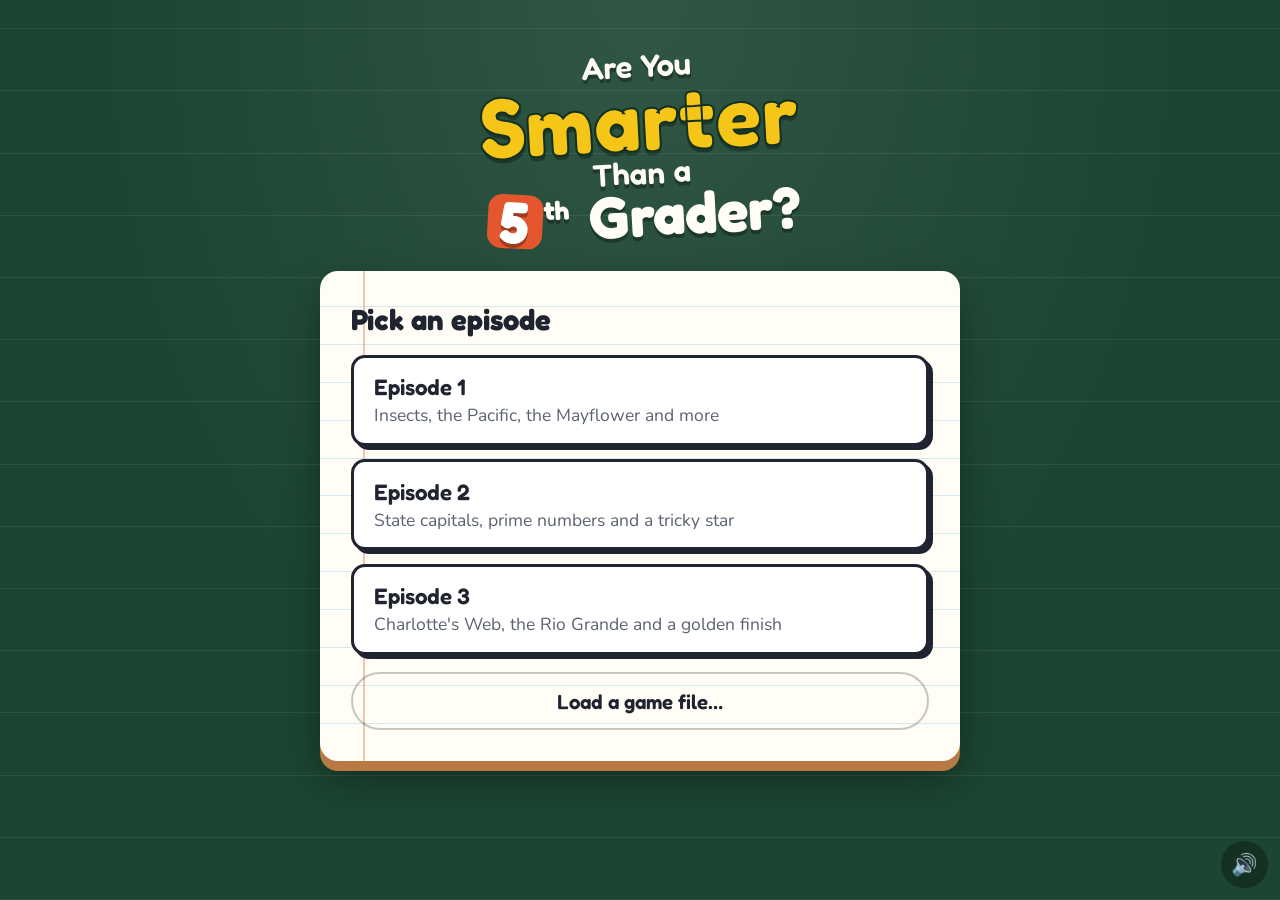
==== index.html @ 1feb0093 "Are You Smarter Than a 5th Grader? party game Group play with everyone answering at once, peek/copy/" ====
<!doctype html>
<html lang="en">
  <head>
    <meta charset="utf-8" />
    <meta name="viewport" content="width=device-width, initial-scale=1" />
    <title>Are You Smarter Than a 5th Grader?</title>
    <link rel="icon" href="data:image/svg+xml,%3Csvg xmlns='http://www.w3.org/2000/svg' viewBox='0 0 64 64'%3E%3Crect width='64' height='64' rx='14' fill='%23f5c518'/%3E%3Ctext x='32' y='46' font-family='Arial Black,Arial' font-weight='900' font-size='38' text-anchor='middle' fill='%231c4532'%3E5%3C/text%3E%3C/svg%3E" />
    <link rel="preconnect" href="https://fonts.googleapis.com" />
    <link rel="preconnect" href="https://fonts.gstatic.com" crossorigin />
    <link
      href="https://fonts.googleapis.com/css2?family=Fredoka:wght@500;600;700&family=Nunito:wght@500;700;800&family=Patrick+Hand&display=swap"
      rel="stylesheet"
    />
    <link rel="stylesheet" href="css/style.css" />
  </head>
  <body>
    <div id="app"></div>
    <noscript>This game needs JavaScript turned on.</noscript>
    <script type="module" src="js/app.js"></script>
  </body>
</html>
---- css/style.css ----
/* Schoolhouse palette */
:root {
  --chalk: #1c4532;
  --chalk-dark: #13311f;
  --chalk-line: rgba(255, 255, 255, 0.08);
  --paper: #fffdf5;
  --ink: #1f2430;
  --ink-soft: #5b6270;
  --yellow: #f5c518;
  --yellow-dark: #d9a90a;
  --red: #e4572e;
  --red-dark: #c2401b;
  --blue: #3fa7d6;
  --green: #59c36a;
  --purple: #8e6ad8;
  --orange: #f28c28;
  --wood: #b77a45;
  --radius: 18px;
  --shadow: 0 6px 0 rgba(0, 0, 0, 0.22);
  font-size: clamp(14px, 1.05vw + 6px, 24px);
}

* {
  box-sizing: border-box;
}

html,
body {
  margin: 0;
  min-height: 100%;
}

body {
  font-family: "Nunito", system-ui, sans-serif;
  color: var(--paper);
  background-color: var(--chalk);
  background-image: radial-gradient(ellipse at 50% 0%, rgba(255, 255, 255, 0.09), transparent 60%),
    repeating-linear-gradient(0deg, var(--chalk-line) 0 1px, transparent 1px 3.2rem);
  min-height: 100vh;
}

button {
  font: inherit;
  cursor: pointer;
}

button:disabled {
  cursor: not-allowed;
  opacity: 0.45;
}

h1,
h2 {
  font-family: "Fredoka", sans-serif;
  margin: 0 0 0.5em;
}

.screen {
  min-height: 100vh;
  padding: 1.2rem clamp(16px, 3vw, 3rem);
  display: flex;
  flex-direction: column;
  gap: 1rem;
}

.muted {
  color: rgba(255, 253, 245, 0.72);
}

.small {
  font-size: 0.85rem;
}

.eyebrow {
  font-family: "Fredoka", sans-serif;
  text-transform: uppercase;
  letter-spacing: 0.12em;
  font-size: 0.75rem;
  color: var(--yellow);
}

.row {
  display: flex;
  gap: 0.6rem;
  flex-wrap: wrap;
  align-items: center;
  justify-content: center;
}

/* Buttons */
.btn {
  border: 0;
  border-radius: 999px;
  padding: 0.7em 1.4em;
  font-family: "Fredoka", sans-serif;
  font-weight: 600;
  font-size: 1.05rem;
  box-shadow: var(--shadow);
  transition: transform 0.08s, box-shadow 0.08s;
}

.btn:active:not(:disabled) {
  transform: translateY(4px);
  box-shadow: 0 2px 0 rgba(0, 0, 0, 0.22);
}

.btn.small {
  font-size: 0.85rem;
  padding: 0.5em 1em;
}

.btn.wide {
  width: 100%;
}

.btn-yellow {
  background: var(--yellow);
  color: var(--ink);
}

.btn-red {
  background: var(--red);
  color: #fff;
}

.btn-ghost {
  background: rgba(255, 255, 255, 0.12);
  color: var(--paper);
  box-shadow: none;
  border: 2px solid rgba(255, 255, 255, 0.3);
}

.mute {
  position: fixed;
  right: 12px;
  bottom: 12px;
  border: 0;
  background: rgba(0, 0, 0, 0.3);
  color: #fff;
  border-radius: 50%;
  width: 2.4rem;
  height: 2.4rem;
  font-size: 1.1rem;
  z-index: 30;
}

/* Logo */
.logo {
  display: flex;
  flex-direction: column;
  align-items: center;
  font-family: "Fredoka", sans-serif;
  line-height: 0.92;
  text-shadow: 0 4px 0 rgba(0, 0, 0, 0.3);
  margin: 1.5rem auto 0.5rem;
  transform: rotate(-3deg);
}

.logo-are,
.logo-than {
  font-size: 1.6rem;
  font-weight: 600;
  color: var(--paper);
}

.logo-smarter {
  font-size: 4.4rem;
  font-weight: 700;
  color: var(--yellow);
  -webkit-text-stroke: 2px var(--chalk-dark);
}

.logo-fifth {
  font-size: 3rem;
  font-weight: 700;
  color: var(--paper);
}

.logo-5 {
  display: inline-block;
  background: var(--red);
  color: #fff;
  border-radius: 14px;
  padding: 0 0.22em;
  margin-right: 0.04em;
  transform: rotate(6deg);
}

.logo sup {
  font-size: 0.45em;
  margin-right: 0.15em;
}

.logo-small {
  margin: 0;
  font-size: 0.42rem;
  transform: rotate(-3deg) scale(1);
}

.logo-small .logo-are,
.logo-small .logo-than {
  font-size: 0.9rem;
}

.logo-small .logo-smarter {
  font-size: 2rem;
  -webkit-text-stroke: 1px var(--chalk-dark);
}

.logo-small .logo-fifth {
  font-size: 1.4rem;
}

/* Cards (loader, setup) */
.card {
  background: var(--paper);
  color: var(--ink);
  border-radius: var(--radius);
  padding: 1.6rem;
  width: min(640px, 100%);
  margin: 0 auto;
  box-shadow: 0 10px 0 var(--wood), 0 18px 40px rgba(0, 0, 0, 0.35);
  display: flex;
  flex-direction: column;
  gap: 0.9rem;
  background-image: linear-gradient(90deg, transparent 2.2rem, rgba(228, 87, 46, 0.35) 2.2rem, rgba(228, 87, 46, 0.35) calc(2.2rem + 2px), transparent calc(2.2rem + 2px)),
    repeating-linear-gradient(0deg, transparent 0 1.9rem, rgba(63, 167, 214, 0.22) 1.9rem calc(1.9rem + 1px));
}

.card h2 {
  color: var(--ink);
  margin: 0;
}

.card .eyebrow {
  color: var(--red-dark);
}

.card .muted {
  color: var(--ink-soft);
}

.card .btn-ghost {
  color: var(--ink);
  border-color: rgba(31, 36, 48, 0.25);
  background: transparent;
}

.episodes {
  display: grid;
  gap: 0.7rem;
}

.episode {
  text-align: left;
  border: 3px solid var(--ink);
  background: #fff;
  border-radius: 14px;
  padding: 0.8rem 1rem;
  display: flex;
  flex-direction: column;
  gap: 0.15rem;
  box-shadow: 4px 4px 0 var(--ink);
  color: var(--ink);
}

.episode:hover {
  background: #fff6cf;
}

.episode-title {
  font-family: "Fredoka", sans-serif;
  font-weight: 600;
  font-size: 1.15rem;
}

.episode-desc {
  color: var(--ink-soft);
  font-size: 0.9rem;
}

/* Setup */
.add-player {
  display: flex;
  gap: 0.6rem;
}

.add-player input {
  flex: 1;
  min-width: 0;
  font: inherit;
  font-size: 1.1rem;
  padding: 0.6em 0.9em;
  border-radius: 12px;
  border: 3px solid var(--ink);
}

.roster {
  list-style: none;
  padding: 0;
  margin: 0;
  display: flex;
  flex-wrap: wrap;
  gap: 0.5rem;
}

.roster li {
  background: var(--yellow);
  border-radius: 999px;
  padding: 0.3em 0.4em 0.3em 1em;
  font-family: "Fredoka", sans-serif;
  font-weight: 600;
  display: flex;
  align-items: center;
  gap: 0.4em;
}

.x {
  border: 0;
  background: rgba(0, 0, 0, 0.12);
  border-radius: 50%;
  width: 1.6em;
  height: 1.6em;
  line-height: 1;
}

.rules summary {
  font-family: "Fredoka", sans-serif;
  font-weight: 600;
  cursor: pointer;
}

.rules ul {
  margin: 0.5rem 0 0;
  padding-left: 1.2rem;
  font-size: 0.92rem;
  line-height: 1.45;
}

/* Board */
.topbar {
  display: flex;
  align-items: center;
  justify-content: space-between;
  gap: 1rem;
}

.topbar-info {
  text-align: center;
}

.stake {
  font-family: "Fredoka", sans-serif;
  font-size: 1.7rem;
  font-weight: 700;
}

.banner {
  background: var(--yellow);
  color: var(--ink);
  border-radius: 12px;
  padding: 0.6rem 1rem;
  text-align: center;
  font-weight: 700;
}

.board-layout {
  display: grid;
  grid-template-columns: 1fr minmax(9rem, 13rem);
  gap: 1.2rem;
  flex: 1;
}

.tiles {
  display: grid;
  grid-template-columns: repeat(2, 1fr);
  grid-auto-rows: minmax(4.4rem, 1fr);
  gap: 0.8rem;
}

.tile {
  border: 0;
  border-radius: 16px;
  color: #fff;
  display: flex;
  flex-direction: column;
  align-items: center;
  justify-content: center;
  gap: 0.2rem;
  box-shadow: var(--shadow), inset 0 -6px 0 rgba(0, 0, 0, 0.15);
  transition: transform 0.12s;
  padding: 0.6rem;
}

.tile:hover:not(:disabled) {
  transform: translateY(-3px) rotate(-0.6deg);
}

.tile-grade {
  font-family: "Fredoka", sans-serif;
  font-size: 0.85rem;
  text-transform: uppercase;
  letter-spacing: 0.1em;
  opacity: 0.9;
}

.tile-subject {
  font-family: "Fredoka", sans-serif;
  font-weight: 700;
  font-size: 1.4rem;
  text-align: center;
  line-height: 1.05;
}

.grade-1 { background: var(--red); }
.grade-2 { background: var(--orange); }
.grade-3 { background: var(--green); }
.grade-4 { background: var(--blue); }
.grade-5 { background: var(--purple); }

.tile.used {
  background: rgba(0, 0, 0, 0.18);
  box-shadow: none;
  color: rgba(255, 255, 255, 0.3);
  opacity: 1;
}

/* Money ladder */
.ladder {
  list-style: none;
  margin: 0;
  padding: 0.6rem;
  background: var(--chalk-dark);
  border: 6px solid var(--wood);
  border-radius: 14px;
  display: flex;
  flex-direction: column;
  gap: 0.2rem;
  font-family: "Fredoka", sans-serif;
  font-weight: 600;
}

.ladder li {
  display: flex;
  justify-content: space-between;
  gap: 0.5rem;
  padding: 0.18rem 0.6rem;
  border-radius: 8px;
  font-size: 0.95rem;
  color: rgba(255, 253, 245, 0.75);
}

.ladder li span {
  color: rgba(255, 253, 245, 0.45);
  font-size: 0.8em;
}

.ladder li.safe {
  color: var(--yellow);
  border: 2px dashed rgba(245, 197, 24, 0.6);
}

.ladder li.top {
  color: var(--yellow);
  font-size: 1.1rem;
}

.ladder li.reached {
  background: rgba(89, 195, 106, 0.3);
  color: #fff;
}

.ladder li.next {
  background: var(--yellow);
  color: var(--ink);
}

.ladder li.next span {
  color: var(--ink);
}

/* Scoreboard */
.scoreboard {
  display: grid;
  grid-template-columns: repeat(auto-fit, minmax(9rem, 1fr));
  gap: 0.6rem;
}

.player {
  background: var(--paper);
  color: var(--ink);
  border-radius: 14px;
  padding: 0.55rem 0.8rem;
  box-shadow: 0 5px 0 var(--wood);
}

.player.flunked,
.player.dropped {
  background: #e9e5d8;
}

.player.millionaire {
  background: var(--yellow);
}

.player-name {
  font-family: "Fredoka", sans-serif;
  font-weight: 700;
  font-size: 1.1rem;
  white-space: nowrap;
  overflow: hidden;
  text-overflow: ellipsis;
}

.player-status {
  display: flex;
  align-items: baseline;
  gap: 0.4rem;
  flex-wrap: wrap;
}

.bank {
  font-family: "Fredoka", sans-serif;
  font-size: 1.25rem;
  font-weight: 600;
  color: #1d7a3a;
}

.bank.out {
  color: var(--ink-soft);
}

.tag {
  font-size: 0.7rem;
  font-weight: 800;
  text-transform: uppercase;
  letter-spacing: 0.06em;
  background: rgba(0, 0, 0, 0.08);
  color: var(--ink);
  border-radius: 6px;
  padding: 0.1em 0.45em;
}

.tag.red {
  background: var(--red);
  color: #fff;
}

.tag.gold {
  background: var(--ink);
  color: var(--yellow);
}

.player-meta {
  display: flex;
  align-items: center;
  gap: 0.25rem;
  margin-top: 0.15rem;
}

.cheat-dot.spent {
  filter: grayscale(1);
  opacity: 0.3;
}

.correct {
  margin-left: auto;
  font-weight: 800;
  font-size: 0.8rem;
  color: var(--ink-soft);
}

/* Question */
.q-header {
  display: flex;
  justify-content: space-between;
  align-items: center;
  gap: 1rem;
}

.q-grade {
  font-family: "Fredoka", sans-serif;
  text-transform: uppercase;
  letter-spacing: 0.12em;
  color: var(--yellow);
  font-size: 0.95rem;
}

.q-subject {
  font-family: "Fredoka", sans-serif;
  font-weight: 700;
  font-size: 2rem;
}

.q-stake {
  text-align: right;
  font-family: "Fredoka", sans-serif;
  font-size: 2.2rem;
  font-weight: 700;
  color: var(--yellow);
  line-height: 1;
}

.q-stake span {
  display: block;
  font-size: 0.8rem;
  color: var(--paper);
  font-weight: 500;
  letter-spacing: 0.08em;
  text-transform: uppercase;
}

.chalkboard {
  flex: 1;
  background: var(--chalk-dark);
  border: 12px solid var(--wood);
  border-radius: 16px;
  box-shadow: inset 0 0 40px rgba(0, 0, 0, 0.45), 0 10px 30px rgba(0, 0, 0, 0.3);
  padding: clamp(1rem, 3vw, 2.4rem);
  display: flex;
  flex-direction: column;
  align-items: center;
  justify-content: center;
  gap: 1rem;
  text-align: center;
}

.q-text {
  font-family: "Patrick Hand", "Fredoka", cursive;
  font-size: clamp(1.8rem, 3.6vw, 3.6rem);
  line-height: 1.15;
  max-width: 34ch;
}

.choices {
  list-style: upper-alpha;
  margin: 0;
  padding: 0;
  display: grid;
  grid-template-columns: repeat(2, minmax(0, 1fr));
  gap: 0.6rem 2rem;
  font-family: "Patrick Hand", cursive;
  font-size: clamp(1.4rem, 2.4vw, 2.3rem);
  list-style-position: inside;
}

.choices li {
  padding: 0.1em 0.6em;
  border-radius: 10px;
  text-align: left;
}

.choices li.right {
  background: var(--yellow);
  color: var(--ink);
}

.media-wrap {
  display: flex;
  flex-direction: column;
  align-items: center;
  gap: 0.6rem;
}

.media {
  max-width: min(100%, 720px);
  max-height: 40vh;
  border-radius: 10px;
}

audio.media {
  width: min(100%, 480px);
}

.answer {
  background: var(--paper);
  color: var(--ink);
  border-radius: 14px;
  padding: 0.8rem 1.4rem;
  transform: rotate(-1deg);
  box-shadow: 0 6px 0 var(--yellow-dark);
}

.answer-label {
  font-family: "Fredoka", sans-serif;
  text-transform: uppercase;
  letter-spacing: 0.12em;
  font-size: 0.75rem;
  color: var(--red-dark);
}

.answer-text {
  font-family: "Fredoka", sans-serif;
  font-weight: 700;
  font-size: clamp(1.6rem, 3vw, 2.8rem);
}

.answer-note {
  font-size: 0.9rem;
  color: var(--ink-soft);
}

.classmate {
  margin-top: 0.4rem;
  font-size: 1rem;
  border-top: 2px dashed rgba(0, 0, 0, 0.15);
  padding-top: 0.4rem;
}

.classmate.right {
  color: #1d7a3a;
}

.classmate.wrong {
  color: var(--red-dark);
}

/* Player chips on the question screen */
.chips {
  display: grid;
  grid-template-columns: repeat(auto-fit, minmax(13rem, 1fr));
  gap: 0.6rem;
}

.chip {
  background: var(--paper);
  color: var(--ink);
  border-radius: 14px;
  padding: 0.5rem 0.7rem;
  box-shadow: 0 5px 0 var(--wood);
  display: flex;
  flex-direction: column;
  gap: 0.35rem;
}

.chip.bystander {
  background: #e9e5d8;
}

.chip.dropping {
  outline: 3px solid var(--yellow-dark);
}

.chip-head {
  display: flex;
  align-items: center;
  gap: 0.4rem;
}

.chip-name {
  font-family: "Fredoka", sans-serif;
  font-weight: 700;
  font-size: 1.05rem;
}

.chip-bank {
  margin-left: auto;
  font-family: "Fredoka", sans-serif;
  font-weight: 600;
  color: #1d7a3a;
}

.chip-controls {
  display: flex;
  flex-wrap: wrap;
  gap: 0.3rem;
  align-items: center;
}

.chip-btn {
  border: 2px solid rgba(31, 36, 48, 0.3);
  background: #fff;
  color: var(--ink);
  border-radius: 999px;
  padding: 0.2em 0.65em;
  font-size: 0.8rem;
  font-weight: 800;
}

.chip-btn.active {
  background: var(--ink);
  color: var(--yellow);
  border-color: var(--ink);
}

.chip-btn.drop.active {
  background: var(--yellow);
  color: var(--ink);
  border-color: var(--yellow-dark);
}

.chip-note {
  font-size: 0.8rem;
  font-weight: 700;
  color: var(--ink-soft);
}

.chip-note.saved {
  color: #1d7a3a;
}

.mark {
  border: 3px solid var(--ink);
  border-radius: 12px;
  width: 2.6rem;
  height: 2.2rem;
  font-size: 1.2rem;
  font-weight: 900;
  background: #fff;
  color: var(--ink);
}

.mark.yes.on {
  background: var(--green);
  color: #fff;
  border-color: #2f8a3e;
}

.mark.no.on {
  background: var(--red);
  color: #fff;
  border-color: var(--red-dark);
}

.q-footer {
  display: flex;
  justify-content: space-between;
  align-items: center;
  gap: 0.6rem;
  flex-wrap: wrap;
}

/* Million-dollar */
.question.million .chalkboard {
  border-color: var(--yellow);
}

.million-intro {
  align-items: center;
  justify-content: center;
  text-align: center;
}

.million-badge {
  font-family: "Fredoka", sans-serif;
  font-weight: 700;
  font-size: 3.6rem;
  color: var(--ink);
  background: var(--yellow);
  border-radius: 999px;
  padding: 0.2em 0.8em;
  box-shadow: 0 8px 0 var(--yellow-dark);
  transform: rotate(-3deg);
}

.million-intro h1 {
  font-size: 2.6rem;
  margin-top: 0.6rem;
}

.million-subject {
  font-size: 1.6rem;
  margin: 0;
}

.million-intro .muted {
  max-width: 40ch;
}

.decisions {
  display: flex;
  flex-direction: column;
  gap: 0.5rem;
  margin: 0.5rem 0 1rem;
}

.decision {
  background: var(--paper);
  color: var(--ink);
  border-radius: 999px;
  padding: 0.4rem 0.5rem 0.4rem 1.2rem;
  display: flex;
  align-items: center;
  gap: 0.5rem;
}

.decision .chip-name {
  margin-right: auto;
  padding-right: 1rem;
}

/* Results */
.results {
  align-items: center;
  text-align: center;
}

.headline {
  font-size: 3.4rem;
  color: var(--yellow);
  text-shadow: 0 4px 0 rgba(0, 0, 0, 0.3);
  margin-top: 1rem;
}

.smarter {
  font-family: "Fredoka", sans-serif;
  font-size: 1.5rem;
  margin: 0;
}

.final {
  list-style: none;
  padding: 0;
  margin: 0;
  width: min(640px, 100%);
  display: flex;
  flex-direction: column;
  gap: 0.5rem;
}

.final li {
  background: var(--paper);
  color: var(--ink);
  border-radius: 14px;
  display: grid;
  grid-template-columns: 2.4rem 1fr auto 3.4rem;
  align-items: center;
  gap: 0.6rem;
  padding: 0.5rem 1rem;
  font-family: "Fredoka", sans-serif;
  font-weight: 600;
  font-size: 1.25rem;
  box-shadow: 0 5px 0 var(--wood);
}

.final li.win {
  background: var(--yellow);
  font-size: 1.5rem;
}

.place {
  background: var(--ink);
  color: var(--paper);
  border-radius: 50%;
  width: 2rem;
  height: 2rem;
  display: grid;
  place-items: center;
  font-size: 1rem;
}

.final-name {
  text-align: left;
}

.final-correct {
  color: var(--ink-soft);
  font-size: 0.9rem;
}

/* Overlays */
.overlay {
  position: fixed;
  inset: 0;
  background: rgba(10, 25, 17, 0.88);
  display: grid;
  place-items: center;
  z-index: 20;
  padding: 16px;
}

.overlay-card {
  background: var(--paper);
  color: var(--ink);
  border-radius: 22px;
  padding: 2rem 2.4rem;
  text-align: center;
  max-width: 760px;
  display: flex;
  flex-direction: column;
  align-items: center;
  gap: 0.8rem;
  box-shadow: 0 12px 0 var(--wood);
}

.overlay-card h2 {
  font-size: 2.2rem;
  margin: 0;
}

.overlay-card .eyebrow {
  color: var(--red-dark);
}

.peek-eyes {
  font-size: 4rem;
}

.peek-answer {
  font-family: "Patrick Hand", cursive;
  font-size: 4rem;
  line-height: 1.1;
}

.flunk-f {
  font-family: "Fredoka", sans-serif;
  font-weight: 700;
  font-size: 7rem;
  line-height: 1;
  color: var(--red);
  border: 8px solid var(--red);
  border-radius: 50%;
  width: 1.5em;
  height: 1.5em;
  display: grid;
  place-items: center;
  transform: rotate(-12deg);
}

.say-it {
  font-size: 1rem;
  color: var(--ink-soft);
}

.say-it span {
  display: block;
  font-family: "Fredoka", sans-serif;
  font-weight: 700;
  font-size: 1.8rem;
  color: var(--ink);
  margin-top: 0.3rem;
}

/* Narrow screens */
@media (max-width: 760px) {
  .board-layout {
    grid-template-columns: 1fr;
  }
  .ladder {
    flex-direction: row;
    flex-wrap: wrap;
  }
  .ladder li {
    font-size: 0.75rem;
  }
  .topbar {
    flex-wrap: wrap;
    justify-content: center;
  }
  .tile-subject {
    font-size: 1.05rem;
  }
  .choices {
    grid-template-columns: 1fr;
  }
  .logo-smarter {
    font-size: 3rem;
  }
  .final li {
    grid-template-columns: 2rem 1fr auto;
  }
  .final-correct {
    display: none;
  }
}
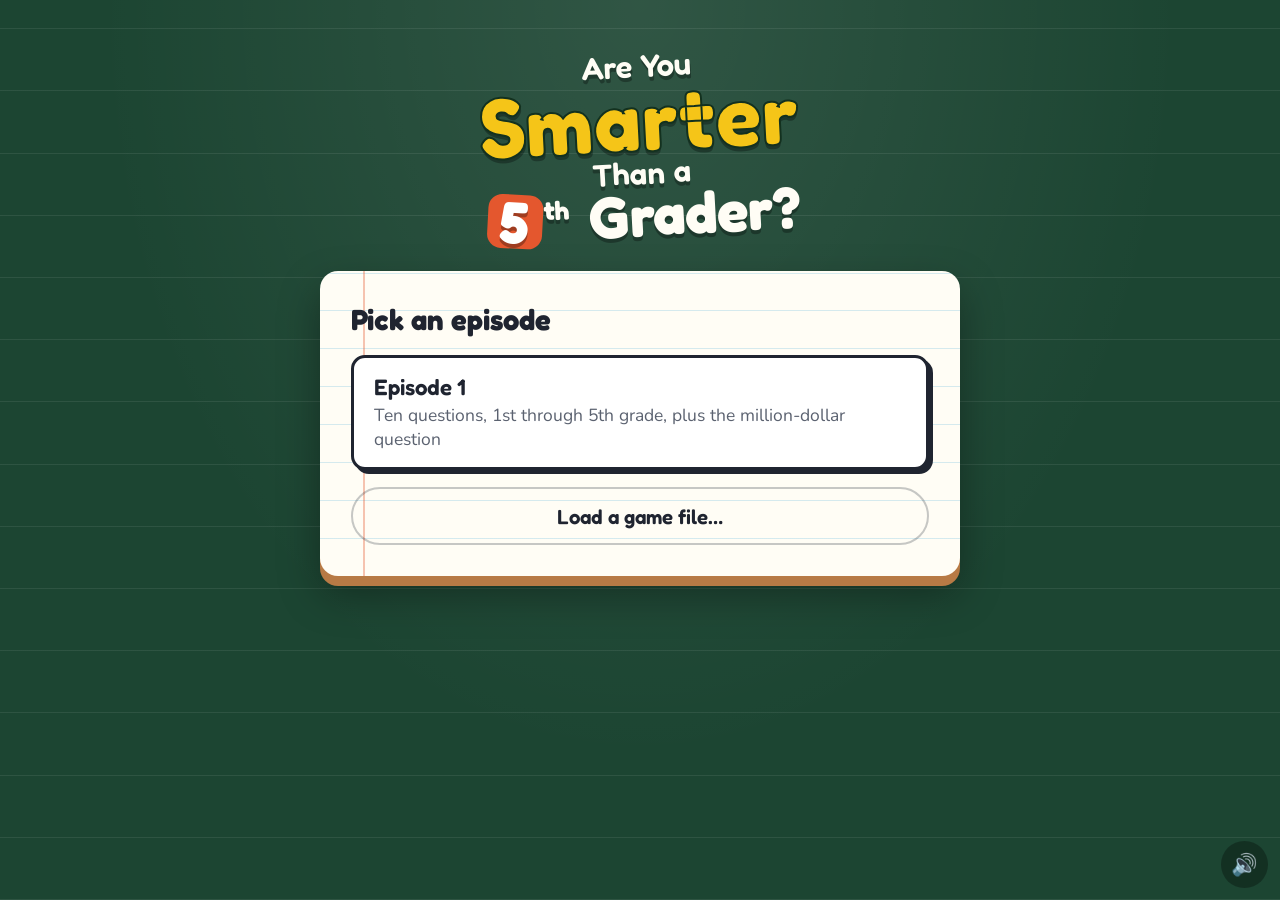
==== commit 7bab5abf: "Stamp each deploy so browsers don't run stale code A cached app.js from the previous version greyed " ====
--- a/index.html
+++ b/index.html
@@ -11,11 +11,11 @@
       href="https://fonts.googleapis.com/css2?family=Fredoka:wght@500;600;700&family=Nunito:wght@500;700;800&family=Patrick+Hand&display=swap"
       rel="stylesheet"
     />
-    <link rel="stylesheet" href="css/style.css" />
+    <link rel="stylesheet" href="css/style.css?v=__V__" />
   </head>
   <body>
     <div id="app"></div>
     <noscript>This game needs JavaScript turned on.</noscript>
-    <script type="module" src="js/app.js"></script>
+    <script type="module" src="js/app.js?v=__V__"></script>
   </body>
 </html>
--- a/css/style.css
+++ b/css/style.css
@@ -700,21 +700,6 @@
   color: var(--ink-soft);
 }
 
-.classmate {
-  margin-top: 0.4rem;
-  font-size: 1rem;
-  border-top: 2px dashed rgba(0, 0, 0, 0.15);
-  padding-top: 0.4rem;
-}
-
-.classmate.right {
-  color: #1d7a3a;
-}
-
-.classmate.wrong {
-  color: var(--red-dark);
-}
-
 /* Player chips on the question screen */
 .chips {
   display: grid;
@@ -731,6 +716,27 @@
   display: flex;
   flex-direction: column;
   gap: 0.35rem;
+}
+
+.chip.classmate-chip {
+  background: var(--yellow);
+}
+
+.classmate-field {
+  display: flex;
+  flex-direction: column;
+  gap: 0.3rem;
+  font-family: "Fredoka", sans-serif;
+  font-weight: 600;
+}
+
+.classmate-field input {
+  font: inherit;
+  font-weight: 500;
+  font-size: 1rem;
+  padding: 0.5em 0.9em;
+  border-radius: 12px;
+  border: 2px solid rgba(31, 36, 48, 0.35);
 }
 
 .chip.bystander {
@@ -990,16 +996,6 @@
 
 .overlay-card .eyebrow {
   color: var(--red-dark);
-}
-
-.peek-eyes {
-  font-size: 4rem;
-}
-
-.peek-answer {
-  font-family: "Patrick Hand", cursive;
-  font-size: 4rem;
-  line-height: 1.1;
 }
 
 .flunk-f {
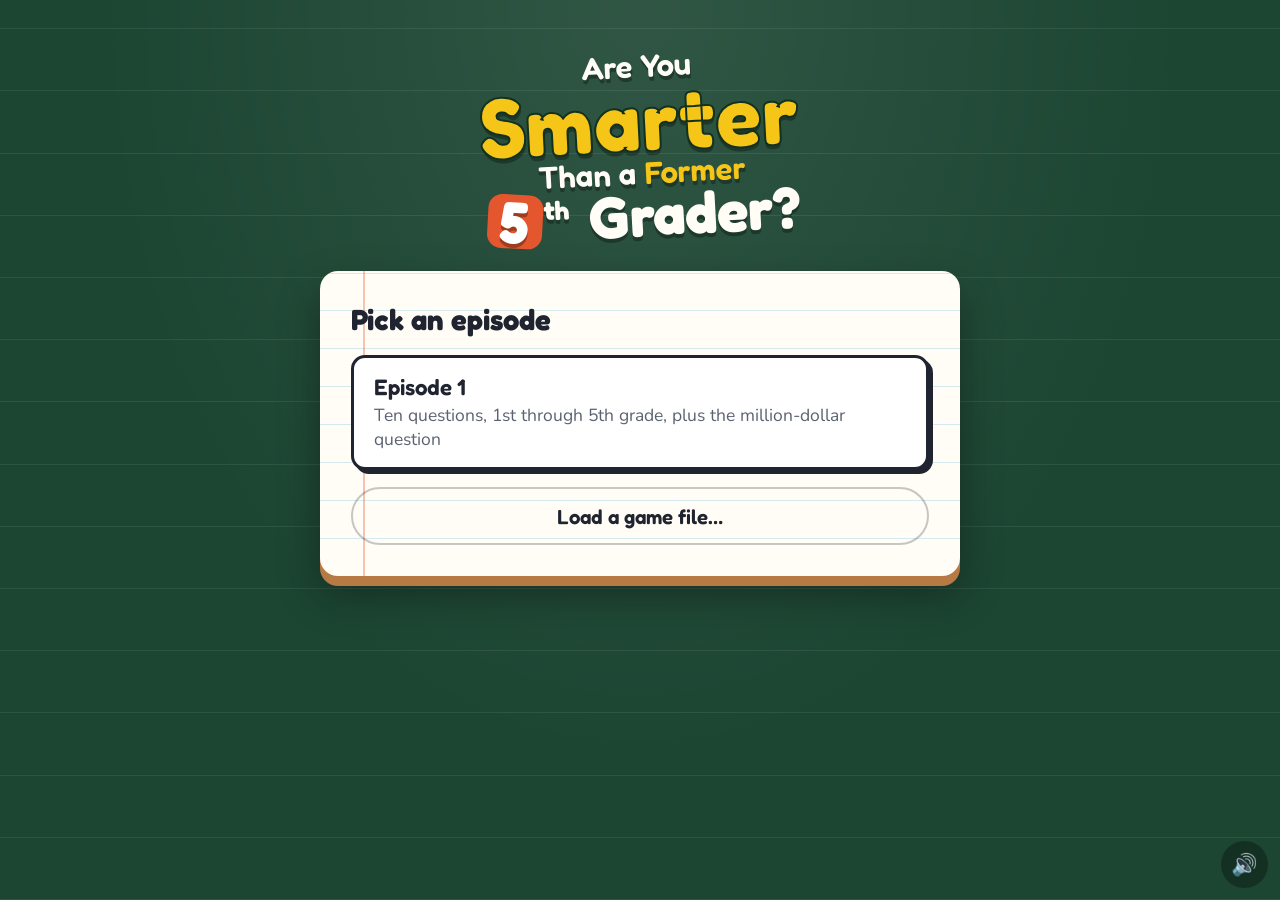
==== commit 6a24ae9d: "Former 5th grader: new title, rotating 5th grader, no walking away - Title and logo now read "Are Yo" ====
--- a/index.html
+++ b/index.html
@@ -3,7 +3,7 @@
   <head>
     <meta charset="utf-8" />
     <meta name="viewport" content="width=device-width, initial-scale=1" />
-    <title>Are You Smarter Than a 5th Grader?</title>
+    <title>Are You Smarter Than a Former 5th Grader?</title>
     <link rel="icon" href="data:image/svg+xml,%3Csvg xmlns='http://www.w3.org/2000/svg' viewBox='0 0 64 64'%3E%3Crect width='64' height='64' rx='14' fill='%23f5c518'/%3E%3Ctext x='32' y='46' font-family='Arial Black,Arial' font-weight='900' font-size='38' text-anchor='middle' fill='%231c4532'%3E5%3C/text%3E%3C/svg%3E" />
     <link rel="preconnect" href="https://fonts.googleapis.com" />
     <link rel="preconnect" href="https://fonts.gstatic.com" crossorigin />
--- a/css/style.css
+++ b/css/style.css
@@ -186,6 +186,10 @@
   transform: rotate(6deg);
 }
 
+.logo-former {
+  color: var(--yellow);
+}
+
 .logo sup {
   font-size: 0.45em;
   margin-right: 0.15em;
@@ -338,6 +342,88 @@
 }
 
 /* Board */
+.current-mate {
+  font-size: 0.9rem;
+  margin-top: 0.15rem;
+}
+
+.link {
+  border: 0;
+  background: none;
+  color: var(--yellow);
+  text-decoration: underline;
+  font-size: 0.8rem;
+  padding: 0 0.2rem;
+}
+
+/* Picking the 5th grader */
+.picker {
+  width: min(680px, 100%);
+}
+
+.picker-icon {
+  font-size: 3.4rem;
+  line-height: 1;
+}
+
+.muted-ink {
+  color: var(--ink-soft);
+  margin: 0;
+}
+
+.picker-options {
+  display: flex;
+  flex-wrap: wrap;
+  justify-content: center;
+  gap: 0.5rem;
+  margin: 0.4rem 0;
+}
+
+.pick {
+  border: 3px solid var(--ink);
+  background: var(--yellow);
+  color: var(--ink);
+  border-radius: 999px;
+  padding: 0.45em 1.1em;
+  font-family: "Fredoka", sans-serif;
+  font-weight: 600;
+  font-size: 1.1rem;
+  display: flex;
+  flex-direction: column;
+  align-items: center;
+  line-height: 1.1;
+}
+
+.pick.went {
+  background: #e9e5d8;
+  border-color: rgba(31, 36, 48, 0.3);
+  color: var(--ink-soft);
+}
+
+.pick span {
+  font-size: 0.65rem;
+  font-family: "Nunito", sans-serif;
+  font-weight: 800;
+  text-transform: uppercase;
+  letter-spacing: 0.06em;
+}
+
+.picker .add-player {
+  width: 100%;
+}
+
+.q-mate {
+  font-size: 0.85rem;
+  font-weight: 700;
+  color: var(--yellow);
+  margin-top: 0.2rem;
+}
+
+.chip.is-mate {
+  outline: 3px solid var(--yellow);
+}
+
+
 .topbar {
   display: flex;
   align-items: center;
@@ -700,6 +786,26 @@
   color: var(--ink-soft);
 }
 
+/* Long questions or many choices: smaller type so the player cards stay on screen */
+.chalkboard.dense {
+  gap: 0.6rem;
+  padding: clamp(0.8rem, 2vw, 1.6rem);
+}
+
+.chalkboard.dense .q-text {
+  font-size: clamp(1.5rem, 2.7vw, 2.7rem);
+  max-width: 44ch;
+}
+
+.chalkboard.dense .choices {
+  font-size: clamp(1.2rem, 1.9vw, 1.9rem);
+  gap: 0.2rem 2rem;
+}
+
+.chalkboard.dense .answer {
+  padding: 0.5rem 1.2rem;
+}
+
 /* Player chips on the question screen */
 .chips {
   display: grid;
@@ -720,23 +826,6 @@
 
 .chip.classmate-chip {
   background: var(--yellow);
-}
-
-.classmate-field {
-  display: flex;
-  flex-direction: column;
-  gap: 0.3rem;
-  font-family: "Fredoka", sans-serif;
-  font-weight: 600;
-}
-
-.classmate-field input {
-  font: inherit;
-  font-weight: 500;
-  font-size: 1rem;
-  padding: 0.5em 0.9em;
-  border-radius: 12px;
-  border: 2px solid rgba(31, 36, 48, 0.35);
 }
 
 .chip.bystander {
